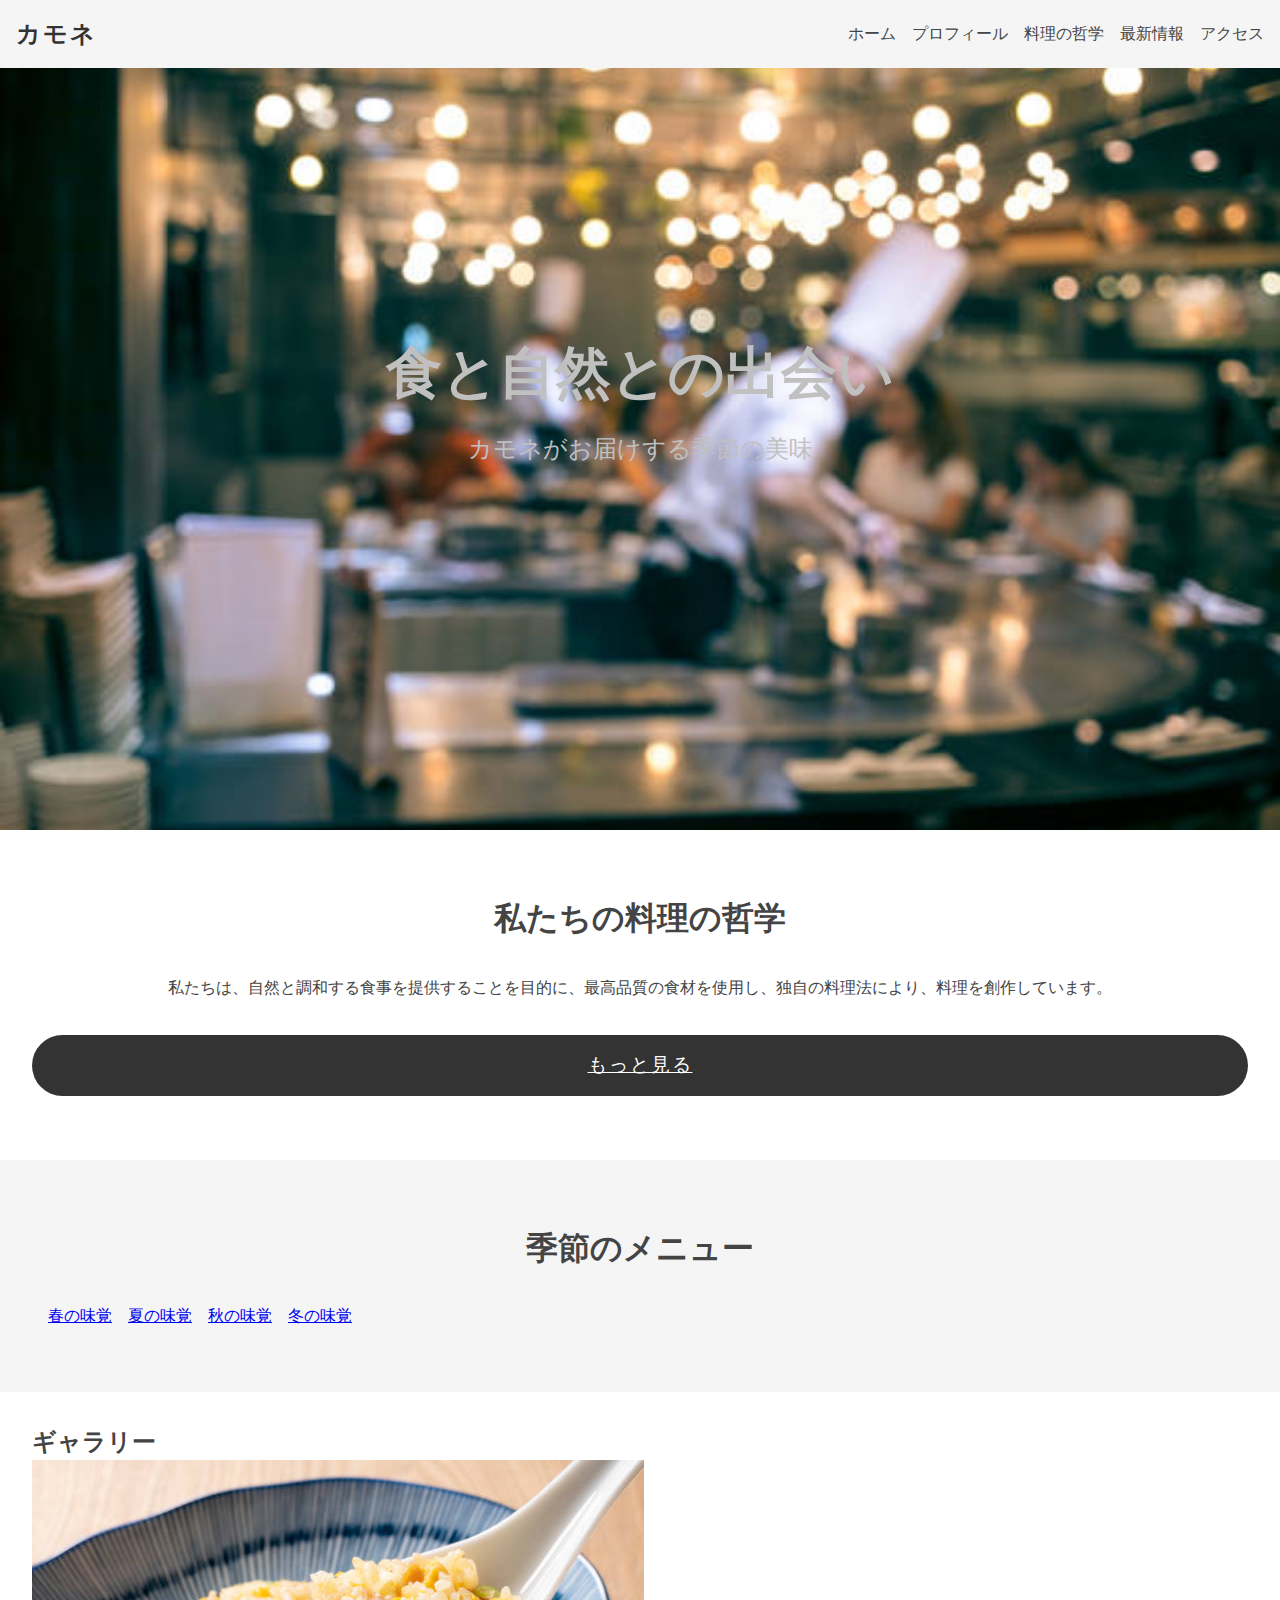
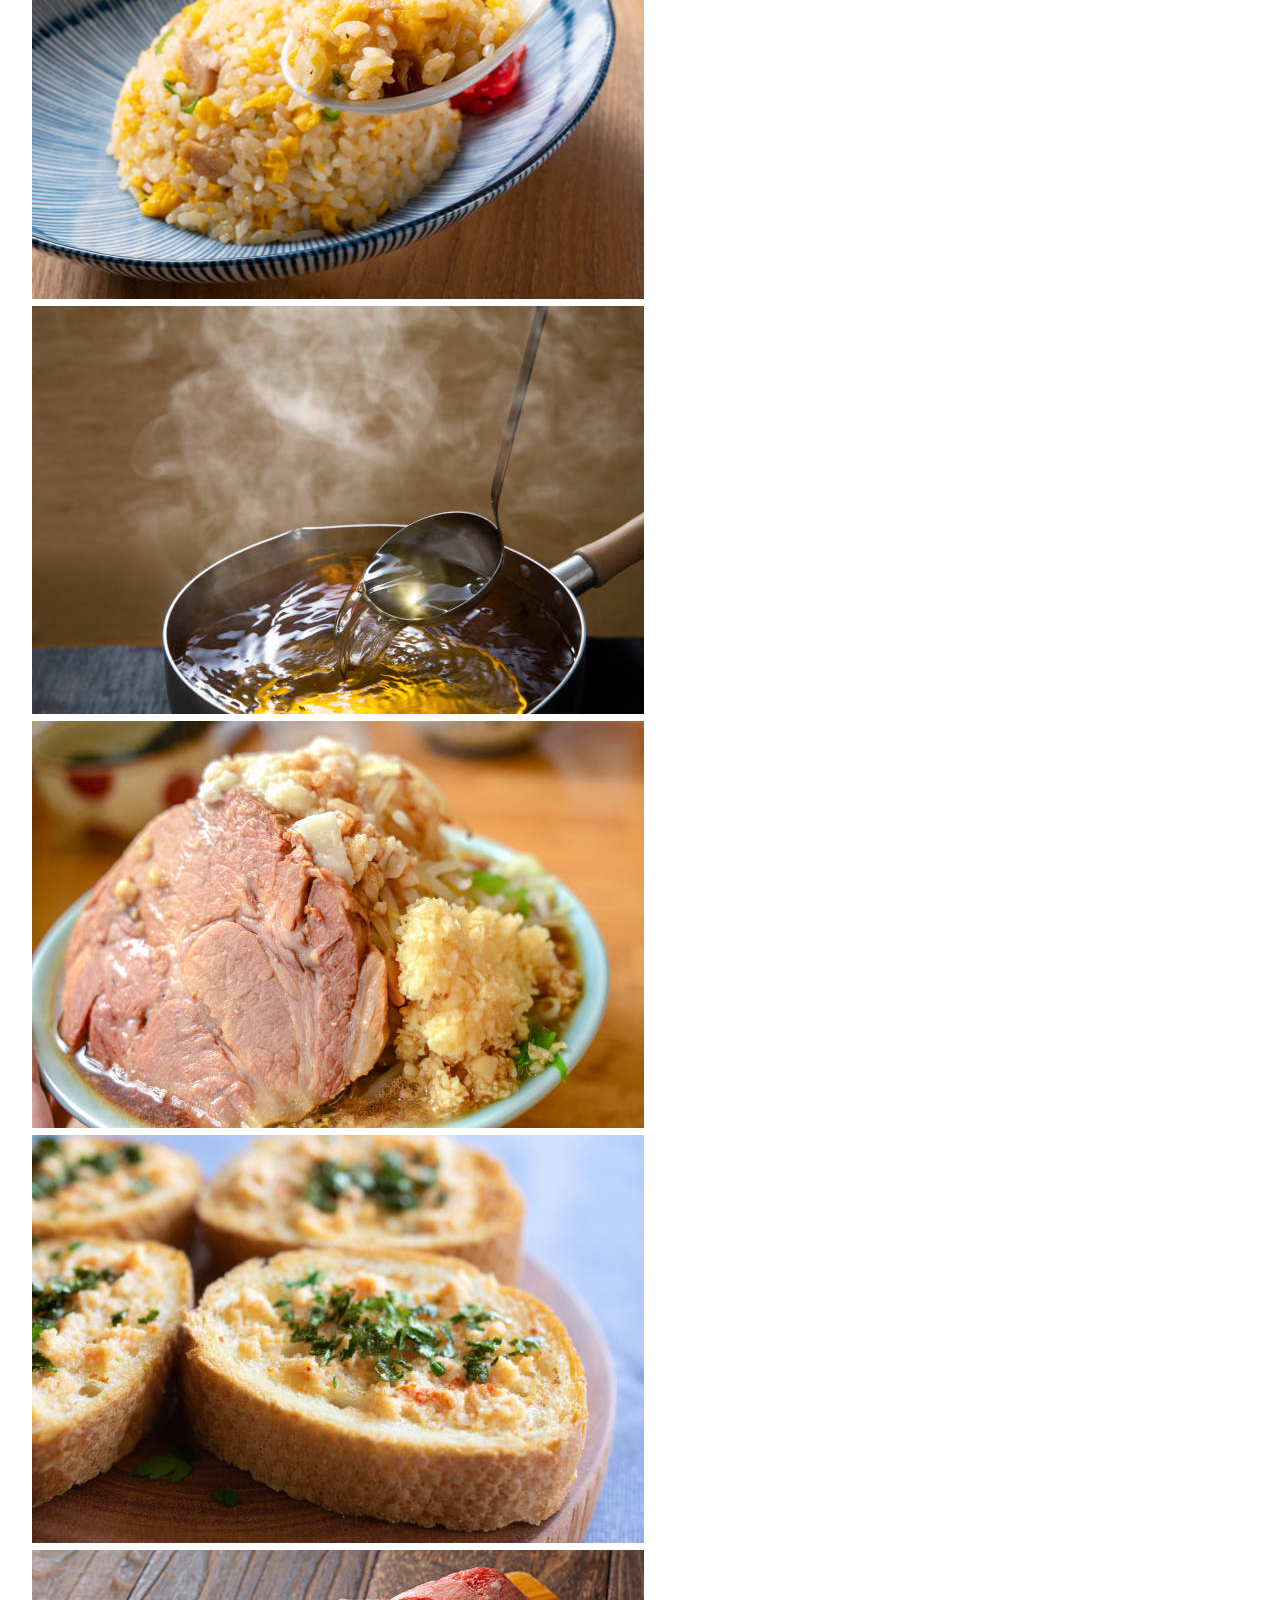
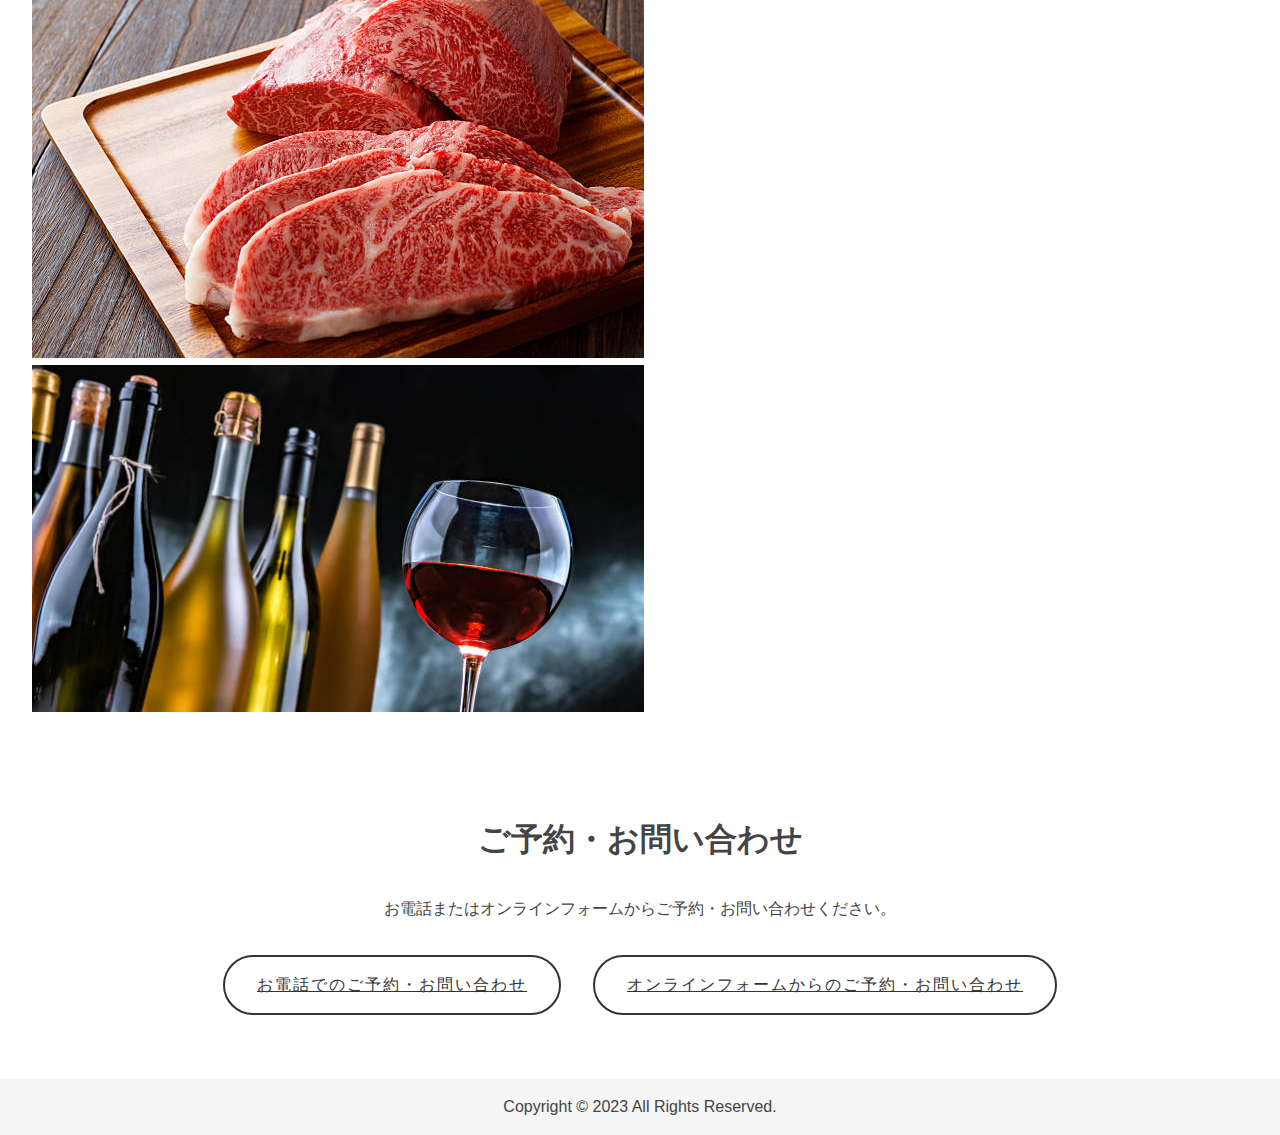
==== index.html @ ed5d031e "first commit" ====
<!DOCTYPE html>
<html lang="ja">

<head>
	<meta charset="UTF-8">
	<meta name="viewport" content="width=device-width, initial-scale=1.0">
	<title>カモネ</title>
	<link rel="stylesheet" href="style.css">
</head>

<body>
	<header>
		<nav>
			<div class="logo"><a href="#">カモネ</a></div>
			<ul>
				<li><a href="index.html">ホーム</a></li>
				<li><a href="profile.html">プロフィール</a></li>
				<li><a href="#">料理の哲学</a></li>
				<li><a href="newinfo.html">最新情報</a></li>
				<li><a href="access.html">アクセス</a></li>
			</ul>
		</nav>
	</header>
	<main>
		<section class="hero">
			<div class="hero-text">
				<h1>食と自然との出会い</h1>
				<p>カモネがお届けする季節の美味</p>
			</div>
		</section>
		<section class="about">
			<h2>私たちの料理の哲学</h2>
			<p>私たちは、自然と調和する食事を提供することを目的に、最高品質の食材を使用し、独自の料理法により、料理を創作しています。</p>
			<a href="#">もっと見る</a>
		</section>
		<section class="menu">
			<h2>季節のメニュー</h2>
			<ul>
				<li><a href="#">春の味覚</a></li>
				<li><a href="#">夏の味覚</a></li>
				<li><a href="#">秋の味覚</a></li>
				<li><a href="#">冬の味覚</a></li>
			</ul>
		</section>
		<section class="gallery">
			<h2>ギャラリー</h2>
			<div class="image-grid">
				<img src="/images/istockphoto-1257297341-612x612.jpg" alt="料理画像">
				<img src="/images/istockphoto-1219084170-612x612.jpg" alt="料理画像">
				<img src="/images/istockphoto-1342607715-612x612.jpg" alt="料理画像">
				<img src="/images/istockphoto-1401144456-612x612.jpg" alt="料理画像">
				<img src="/images/istockphoto-523874492-612x612.jpg" alt="料理画像">
				<img src="/images/istockphoto-1458473480-612x612.jpg" alt="料理画像">
			</div>
		</section>
		<section class="reservation">
			<h2>ご予約・お問い合わせ</h2>
			<p>お電話またはオンラインフォームからご予約・お問い合わせください。</p>
			<div class="buttons">
				<a href="#">お電話でのご予約・お問い合わせ</a>
				<a href="#">オンラインフォームからのご予約・お問い合わせ</a>
			</div>
		</section>
  </main>
  <footer>
    <p>Copyright © 2023 All Rights Reserved.</p>
  </footer>
</body>
</html>
---- style.css ----
/* リセットCSS */
* {
  margin: 0;
  padding: 0;
  box-sizing: border-box;
}

/* 全体のレイアウト */
body {
  font-family: 'Helvetica Neue', sans-serif;
  font-size: 16px;
  line-height: 1.5;
  color: #444;
}

/* ヘッダー */
header {
  background-color: #f5f5f5;
  padding: 1rem;
  position: fixed;
  top: 0;
  left: 0;
  width: 100%;
  z-index: 100;
}

nav {
  display: flex;
  justify-content: space-between;
  align-items: center;
}

.logo a {
  font-weight: bold;
  text-transform: uppercase;
  font-size: 1.5rem;
  letter-spacing: 2px;
  color: #333;
}

ul {
  display: flex;
  list-style: none;
}

li {
  margin-left: 1rem;
}

nav a {
  text-decoration: none;
  color: #444;
  font-size: 1rem;
}

nav a:hover {
  color: #333;
}

/* ヒーローセクション */
.hero {
  background-image: url('images/istockphoto-887982082-612x612.jpg');
  background-size: cover;
  height: calc(100vh - 70px);
  display: flex;
  justify-content: center;
  align-items: center;
}

.hero-text {
  text-align: center;
  color: silver;
}

.hero-text h1 {
  font-size: 3.5rem;
  margin-bottom: 1rem;
}

.hero-text p {
  font-size: 1.5rem;
  margin-bottom: 2rem;
}

/* アバウトセクション */
.about {
  background-color: #fff;
  padding: 4rem 2rem;
}

.about h2 {
  font-size: 2rem;
  margin-bottom: 2rem;
  text-align: center;
}

.about p {
  font-size: 1rem;
  line-height: 1.8;
  margin-bottom: 2rem;
  text-align: center;
}

.about a {
  display: block;
  text-align: center;
  margin-top: 2rem;
  font-size: 1.2rem;
    padding: 1rem 2rem;
    border: none;
    border-radius: 50px;
    background-color: #333;
    color: #fff;
    text-transform: uppercase;
    letter-spacing: 2px;
    transition: background-color 0.3s ease;
  }

  .about a:hover {
    background-color: #222;
  }

  /* メニューセクション */
  .menu {
    background-color: #f5f5f5;
    padding: 4rem 2rem;
  }

  .menu h2 {
    font-size: 2rem;
    margin-bottom: 2rem;
    text-align: center;
  }

  .menu p {
    font-size: 1rem;
    line-height: 1.8;
    margin-bottom: 2rem;
    text-align: center;
  }

  .menu-img {
    display: grid;
    grid-template-columns: repeat(auto-fit, minmax(250px, 1fr));
    grid-gap: 1rem;
  }

  .menu-img img {
    width: 100%;
    height: auto;
  }

/* ギャラリー */
.gallery {
  display: flex;
  flex-wrap: wrap;
  padding: 2rem;
}

.gallery-item {
  flex: 1 0 50%;
  padding: 10px;
}

.gallery-item img {
  display: block;
  width: 100%;
  height: auto;
}

  /* 予約セクション */
  .reservation {
    background-color: #fff;
    padding: 4rem 2rem;
  }

  .reservation h2 {
    font-size: 2rem;
    margin-bottom: 2rem;
    text-align: center;
  }

  .reservation p {
    font-size: 1rem;
    line-height: 1.8;
    margin-bottom: 2rem;
    text-align: center;
  }

  .buttons {
    display: flex;
    justify-content: center;
    align-items: center;
    margin-top: 2rem;
  }

  .buttons a {
    display: inline-block;
    margin: 0 1rem;
    padding: 1rem 2rem;
    border: 2px solid #333;
    border-radius: 50px;
    background-color: #fff;
    color: #333;
    text-transform: uppercase;
    letter-spacing: 2px;
    transition: background-color 0.3s ease;
  }

  .buttons a:hover {
    background-color: #333;
    color: #fff;
  }

  /* フッター */
  footer {
    background-color: #f5f5f5;
    padding: 1rem;
    text-align: center;
  }

  footer a {
    color: #333;
  }

  @media screen and (max-width: 768px) {

    /* ヘッダー */
    .logo a {
      font-size: 1.2rem;
    }

    nav {
      flex-direction: column;
      align-items: center;
    }

    ul {
      margin-top: 1rem;
    }

    li {
      margin: 0.5rem;
    }

    /* ヒーローセクション */
    .hero-text h1 {
      font-size: 2.5rem;
    }

    .hero-text p {
      font-size: 1.2rem;
    }

    /* アバウトセクション */
    .about p {
      font-size: 0.9rem;
    }

    /* メニューセクション */
    .menu-img {
      grid-template-columns: repeat(auto-fit, minmax(200px, 1fr));
    }

    /* 予約セクション */
    .buttons a {
      font-size: 0.9rem;
      padding: 0.8rem 1.5rem;
    }
  }
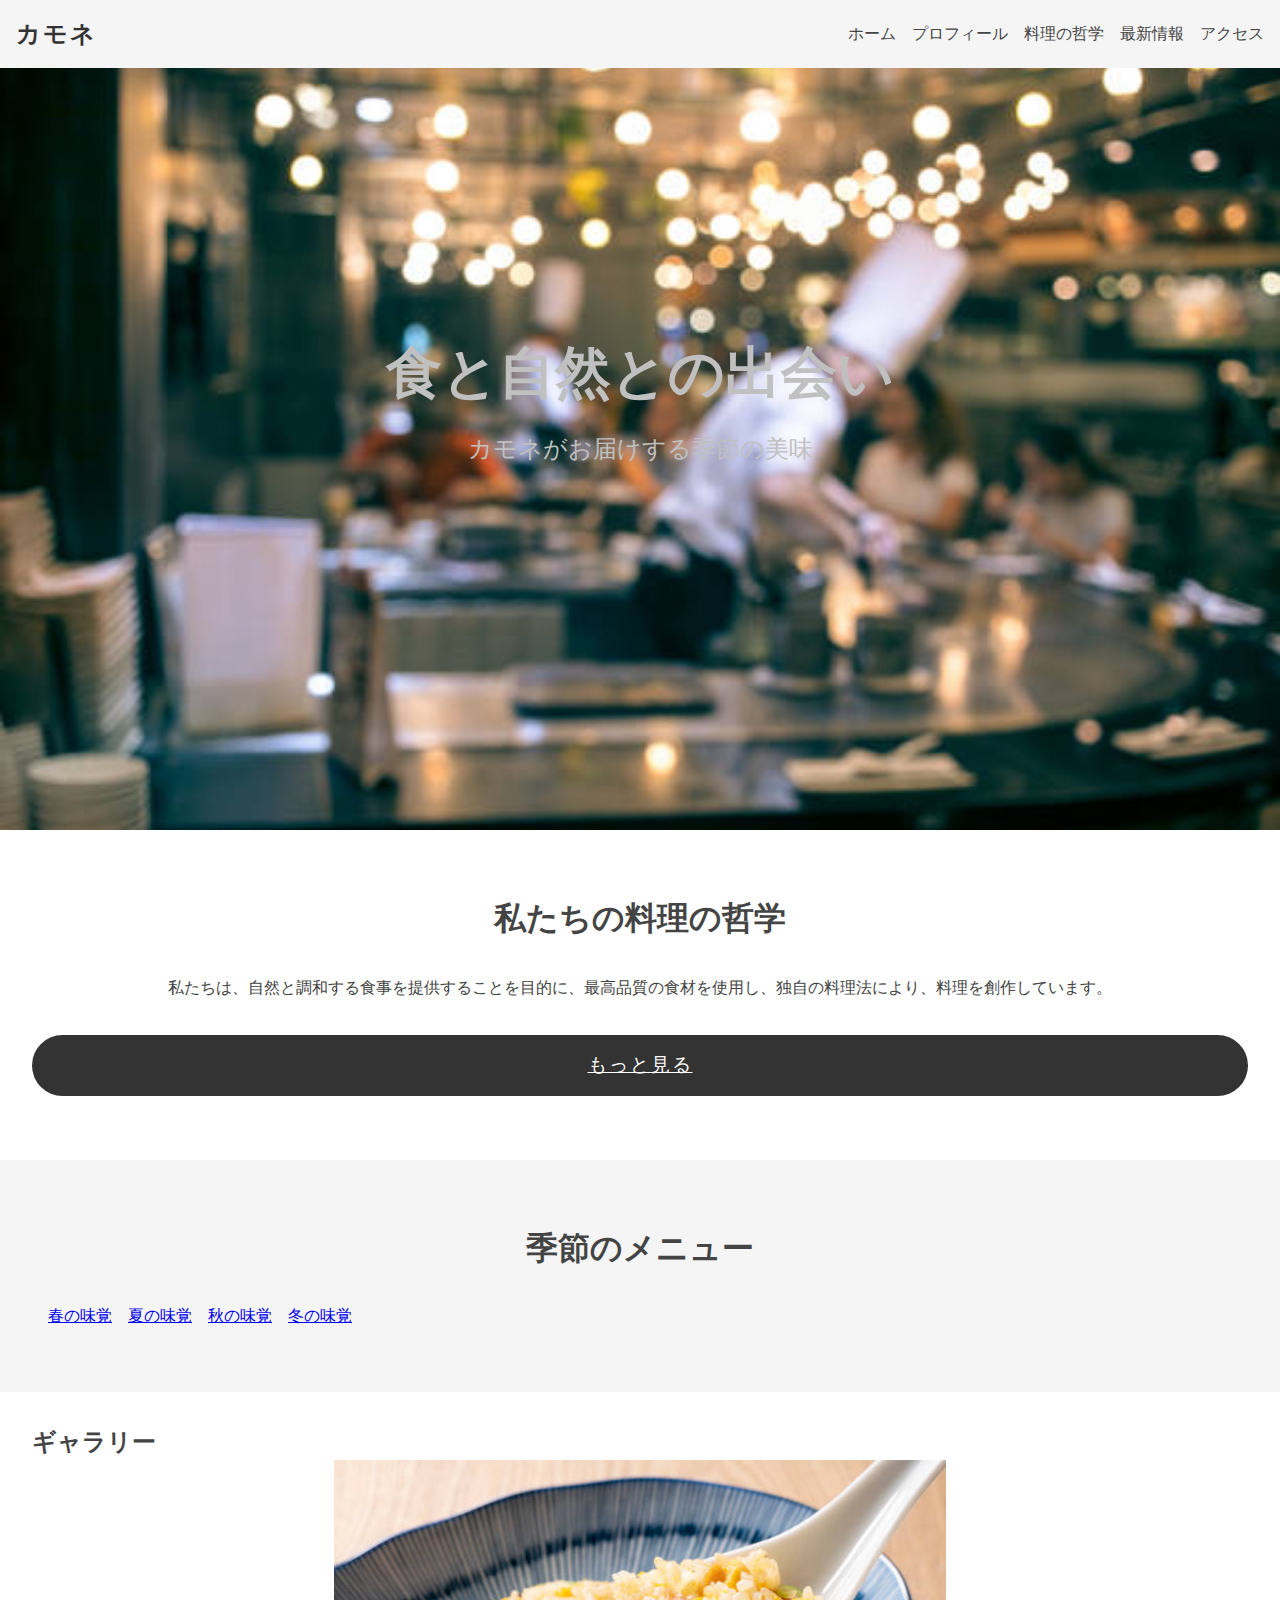
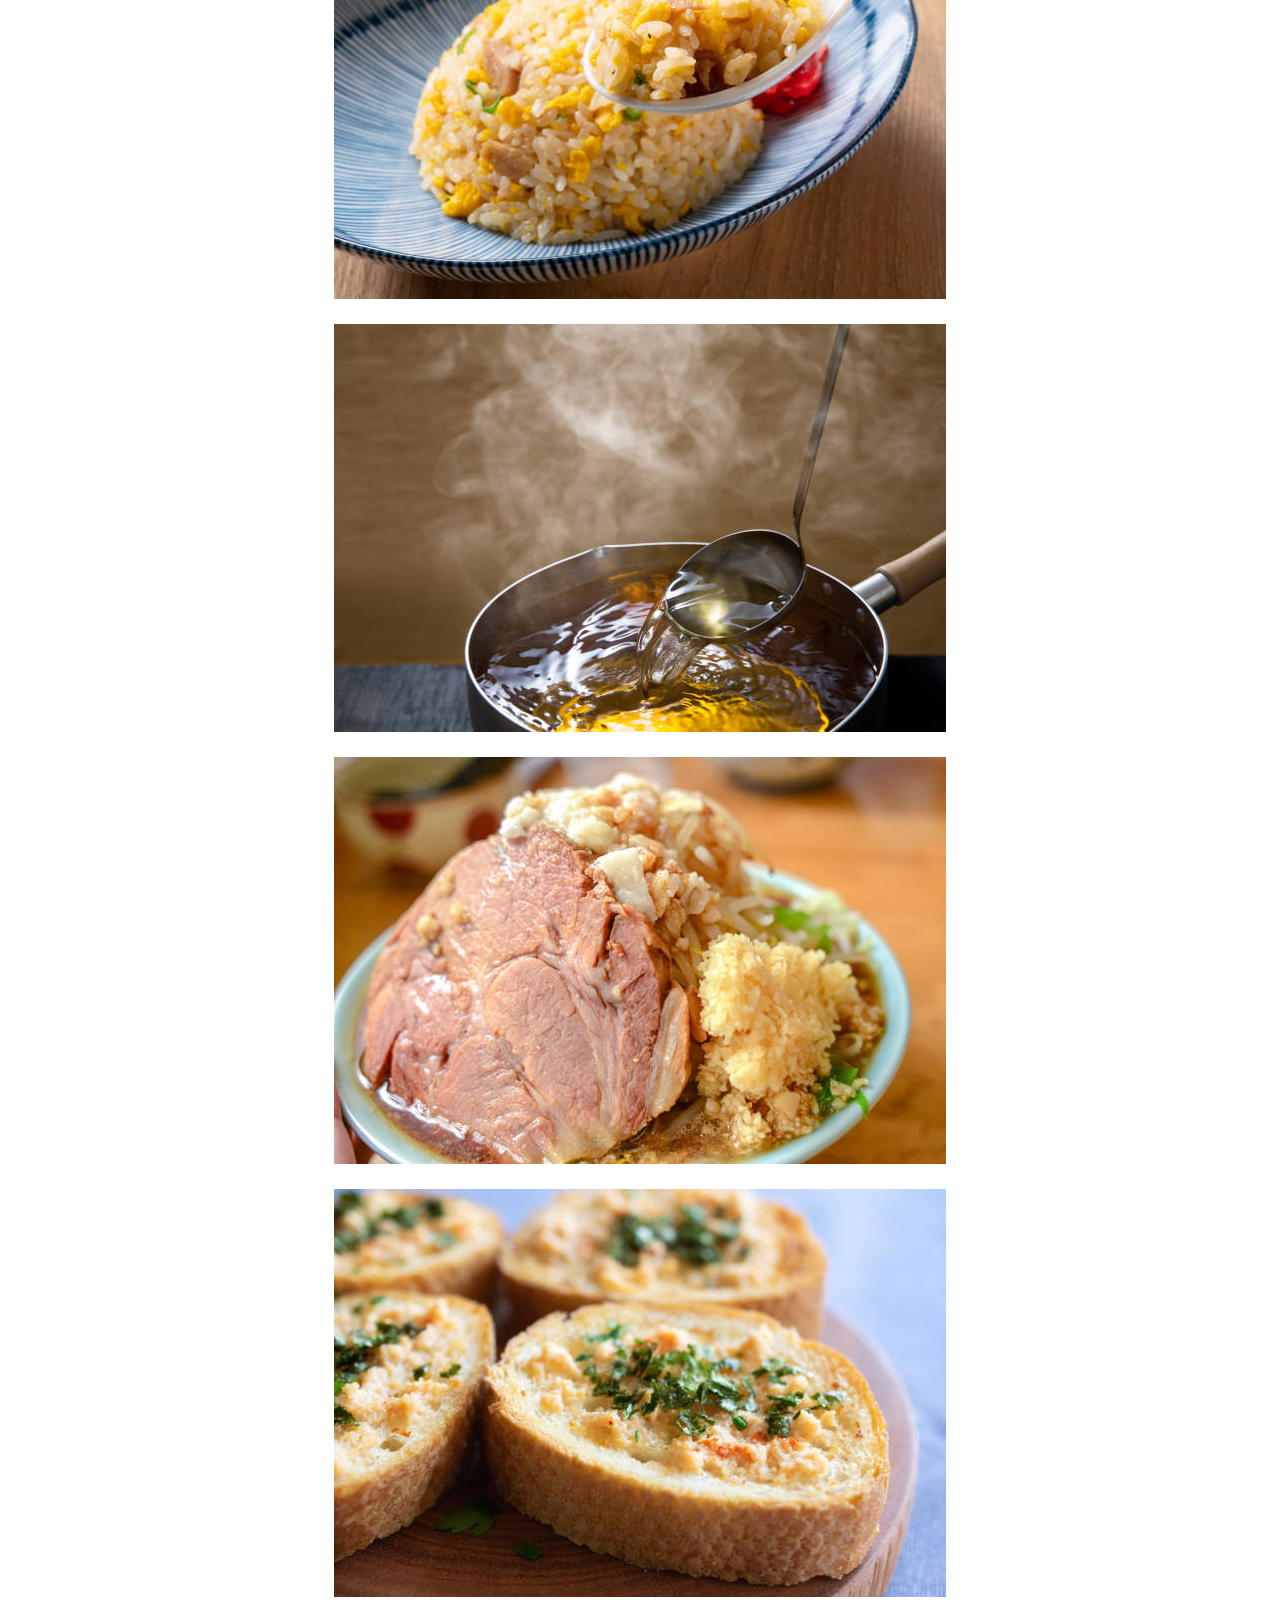
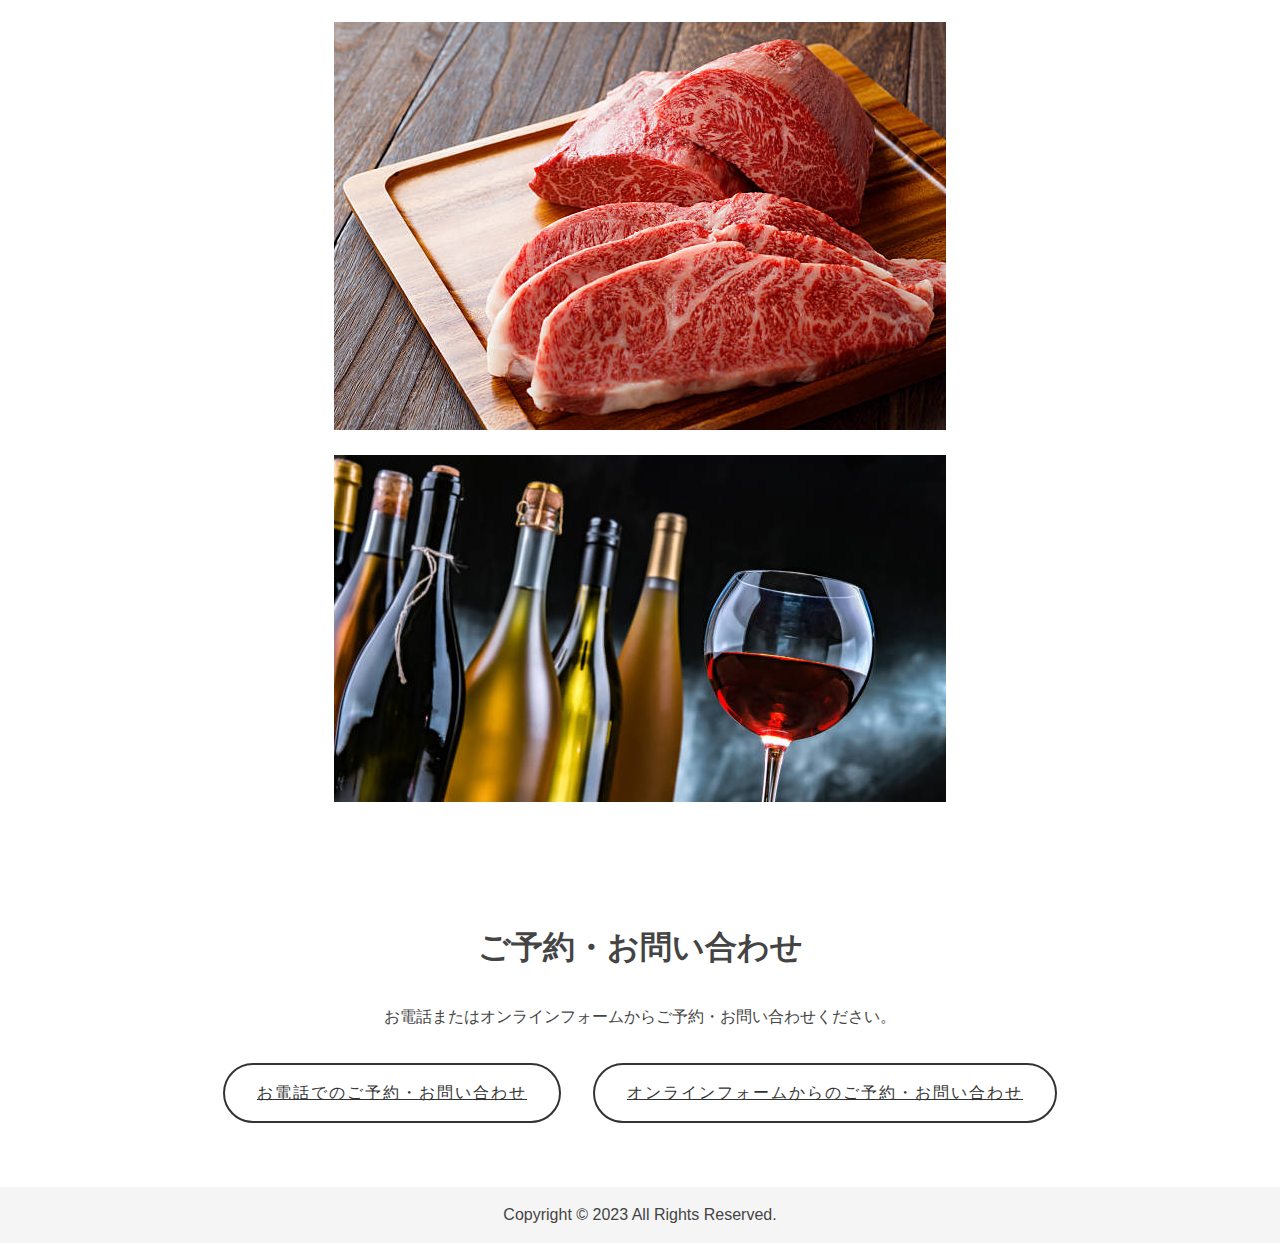
==== commit f896896b: "画像のレスポンシブ対応" ====
--- a/index.html
+++ b/index.html
@@ -44,7 +44,7 @@
 		</section>
 		<section class="gallery">
 			<h2>ギャラリー</h2>
-			<div class="image-grid">
+			<div class="gallery-item">
 				<img src="/images/istockphoto-1257297341-612x612.jpg" alt="料理画像">
 				<img src="/images/istockphoto-1219084170-612x612.jpg" alt="料理画像">
 				<img src="/images/istockphoto-1342607715-612x612.jpg" alt="料理画像">
--- a/style.css
+++ b/style.css
@@ -152,20 +152,23 @@
 
 /* ギャラリー */
 .gallery {
+  /* display: flex; */
+  /* flex-wrap: wrap; */
+  padding: 2rem;
+}
+
+.gallery-item {
   display: flex;
   flex-wrap: wrap;
-  padding: 2rem;
-}
-
-.gallery-item {
-  flex: 1 0 50%;
-  padding: 10px;
+  justify-content: space-between;
+  /* background-color: #333; */
 }
 
 .gallery-item img {
-  display: block;
-  width: 100%;
+  margin-bottom: 25px;
+  max-width: 100%;
   height: auto;
+  /* background-color: #888; */
 }
 
   /* 予約セクション */
@@ -223,6 +226,18 @@
     color: #333;
   }
 
+/* ========================
+タブレット用
+======================== */
+@media screen and (max-width: 1285px) {
+  .gallery-item {
+    justify-content: center;
+  }
+}
+
+  /* ========================
+     スマホ画面用
+  ======================== */
   @media screen and (max-width: 768px) {
 
     /* ヘッダー */
